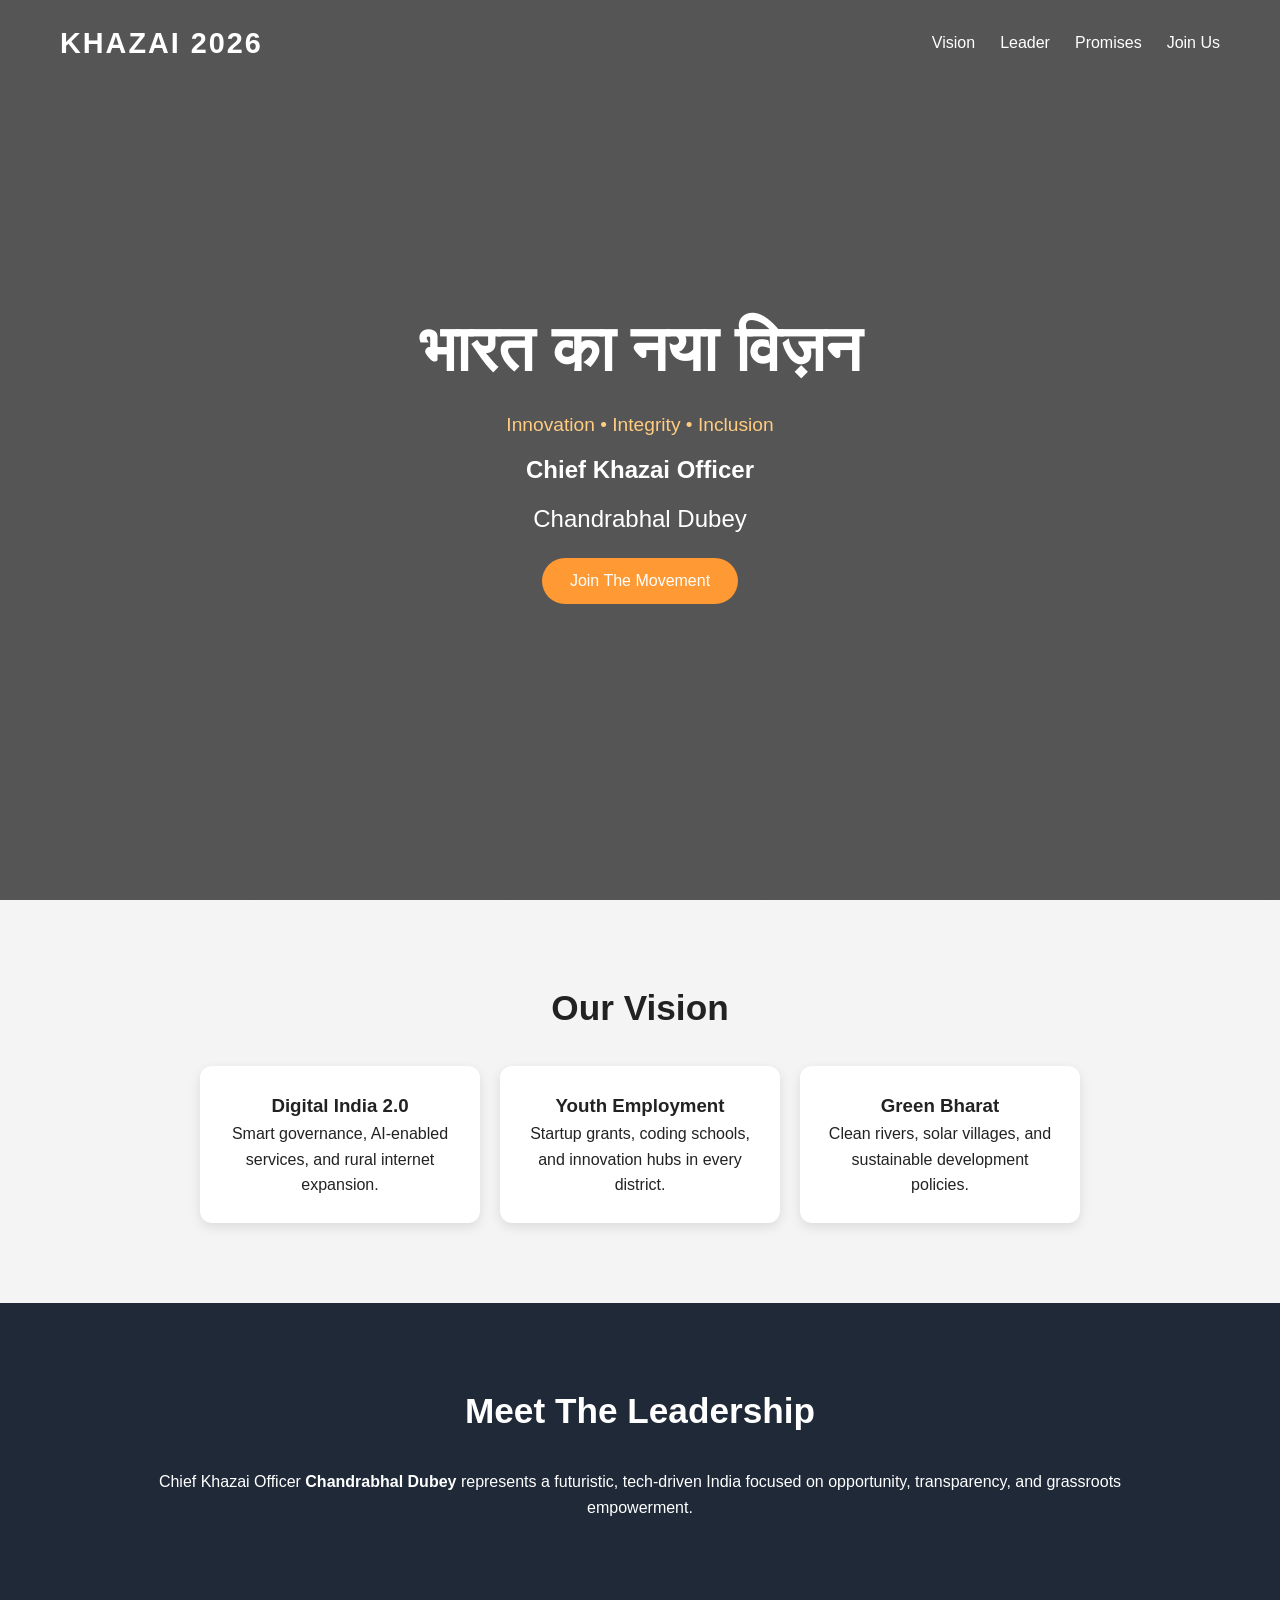
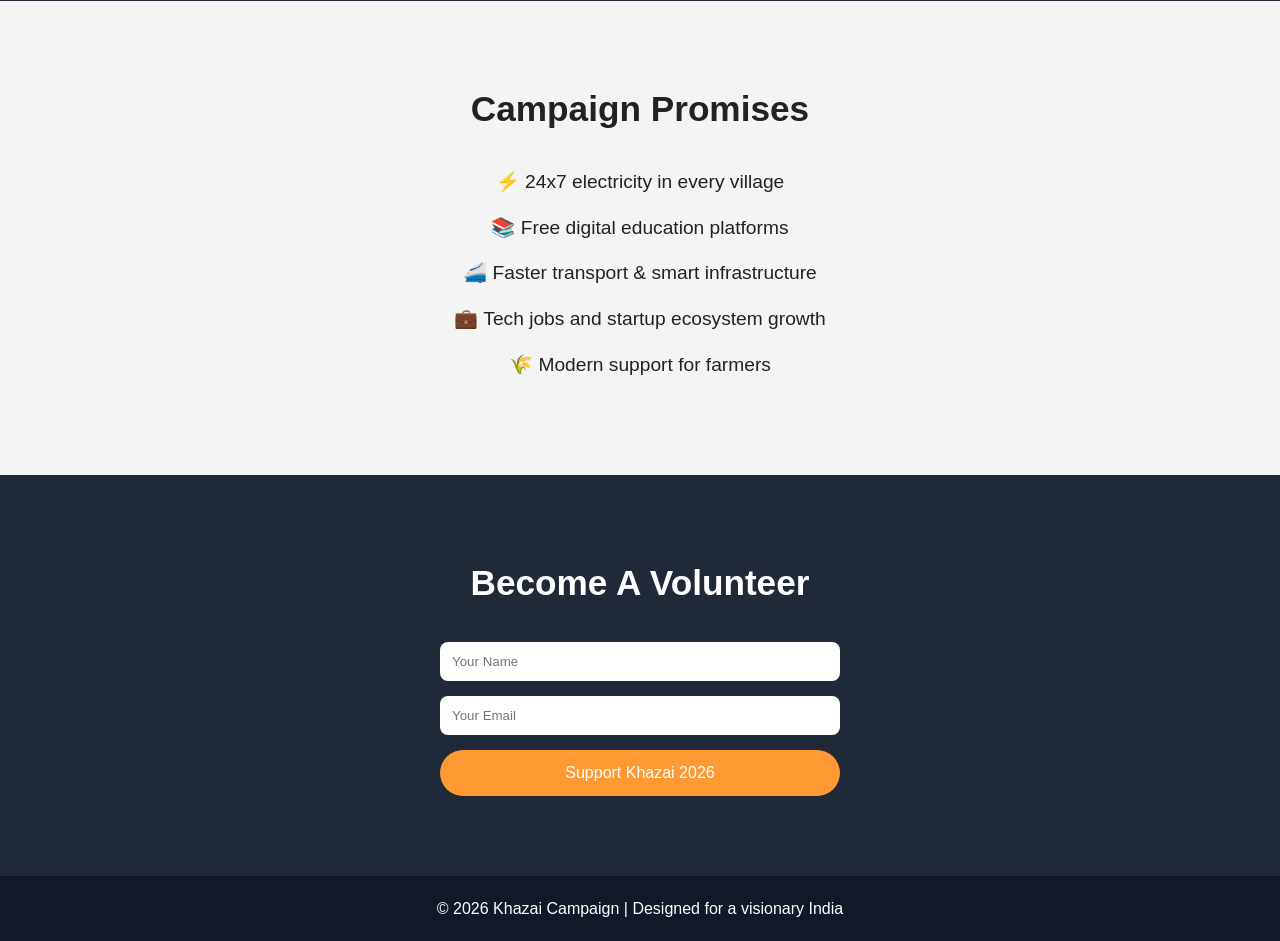
==== index.html @ 85855dc6 "Inital Setup" ====
<!DOCTYPE html>
<html lang="en">
<head>
  <meta charset="UTF-8">
  <meta name="viewport" content="width=device-width, initial-scale=1.0">
  <title>Khazai 2026 Campaign</title>
  <link rel="stylesheet" href="style.css">
</head>
<body>
  <header class="hero">
    <nav>
      <div class="logo">KHAZAI 2026</div>
      <ul>
        <li><a href="#vision">Vision</a></li>
        <li><a href="#leader">Leader</a></li>
        <li><a href="#promises">Promises</a></li>
        <li><a href="#join">Join Us</a></li>
      </ul>
    </nav>

    <div class="hero-content">
      <h1>भारत का नया विज़न</h1>
      <p class="tagline">Innovation • Integrity • Inclusion</p>
      <h2>Chief Khazai Officer</h2>
      <p class="name">Chandrabhal Dubey</p>
      <button id="campaignBtn">Join The Movement</button>
    </div>
  </header>

  <section id="vision" class="section">
    <h2>Our Vision</h2>
    <div class="cards">
      <div class="card">
        <h3>Digital India 2.0</h3>
        <p>Smart governance, AI-enabled services, and rural internet expansion.</p>
      </div>
      <div class="card">
        <h3>Youth Employment</h3>
        <p>Startup grants, coding schools, and innovation hubs in every district.</p>
      </div>
      <div class="card">
        <h3>Green Bharat</h3>
        <p>Clean rivers, solar villages, and sustainable development policies.</p>
      </div>
    </div>
  </section>

  <section id="leader" class="section dark">
    <h2>Meet The Leadership</h2>
    <p>
      Chief Khazai Officer <strong>Chandrabhal Dubey</strong> represents a futuristic,
      tech-driven India focused on opportunity, transparency, and grassroots empowerment.
    </p>
  </section>

  <section id="promises" class="section">
    <h2>Campaign Promises</h2>
    <ul class="promises">
      <li>⚡ 24x7 electricity in every village</li>
      <li>📚 Free digital education platforms</li>
      <li>🚄 Faster transport & smart infrastructure</li>
      <li>💼 Tech jobs and startup ecosystem growth</li>
      <li>🌾 Modern support for farmers</li>
    </ul>
  </section>

  <section id="join" class="section dark">
    <h2>Become A Volunteer</h2>
    <form>
      <input type="text" placeholder="Your Name">
      <input type="email" placeholder="Your Email">
      <button type="submit">Support Khazai 2026</button>
    </form>
  </section>

  <footer>
    <p>© 2026 Khazai Campaign | Designed for a visionary India</p>
  </footer>

  <script src="script.js"></script>
</body>
</html>
---- style.css ----
* {
  margin: 0;
  padding: 0;
  box-sizing: border-box;
  font-family: Arial, sans-serif;
}

body {
  background: #f4f4f4;
  color: #222;
  line-height: 1.6;
}

.hero {
  height: 100vh;
  background: linear-gradient(rgba(0,0,0,0.65), rgba(0,0,0,0.65)),
              url('https://images.unsplash.com/photo-1524492412937-b28074a5d7da?q=80&w=1200') center/cover;
  color: white;
}

nav {
  display: flex;
  justify-content: space-between;
  align-items: center;
  padding: 20px 60px;
}

.logo {
  font-size: 1.8rem;
  font-weight: bold;
  letter-spacing: 2px;
}

nav ul {
  display: flex;
  list-style: none;
}

nav ul li {
  margin-left: 25px;
}

nav ul li a {
  color: white;
  text-decoration: none;
  transition: 0.3s;
}

nav ul li a:hover {
  color: #ff9933;
}

.hero-content {
  text-align: center;
  margin-top: 15%;
  padding: 20px;
}

.hero-content h1 {
  font-size: 4rem;
}

.tagline {
  margin: 10px 0;
  font-size: 1.2rem;
  color: #ffcc80;
}

.name {
  font-size: 1.5rem;
  margin: 10px 0 20px;
}

button {
  background: #ff9933;
  color: white;
  border: none;
  padding: 14px 28px;
  font-size: 1rem;
  border-radius: 30px;
  cursor: pointer;
  transition: 0.3s;
}

button:hover {
  transform: scale(1.05);
}

.section {
  padding: 80px 10%;
  text-align: center;
}

.section h2 {
  margin-bottom: 30px;
  font-size: 2.2rem;
}

.cards {
  display: flex;
  gap: 20px;
  flex-wrap: wrap;
  justify-content: center;
}

.card {
  background: white;
  padding: 25px;
  border-radius: 12px;
  width: 280px;
  box-shadow: 0 4px 12px rgba(0,0,0,0.1);
}

.dark {
  background: #1f2937;
  color: white;
}

.promises {
  list-style: none;
  font-size: 1.2rem;
}

.promises li {
  margin: 15px 0;
}

form {
  display: flex;
  flex-direction: column;
  gap: 15px;
  max-width: 400px;
  margin: auto;
}

input {
  padding: 12px;
  border-radius: 8px;
  border: none;
}

footer {
  background: #111827;
  color: white;
  text-align: center;
  padding: 20px;
}

@media(max-width: 768px) {
  nav {
    flex-direction: column;
  }

  nav ul {
    margin-top: 15px;
  }

  .hero-content h1 {
    font-size: 2.5rem;
  }
}
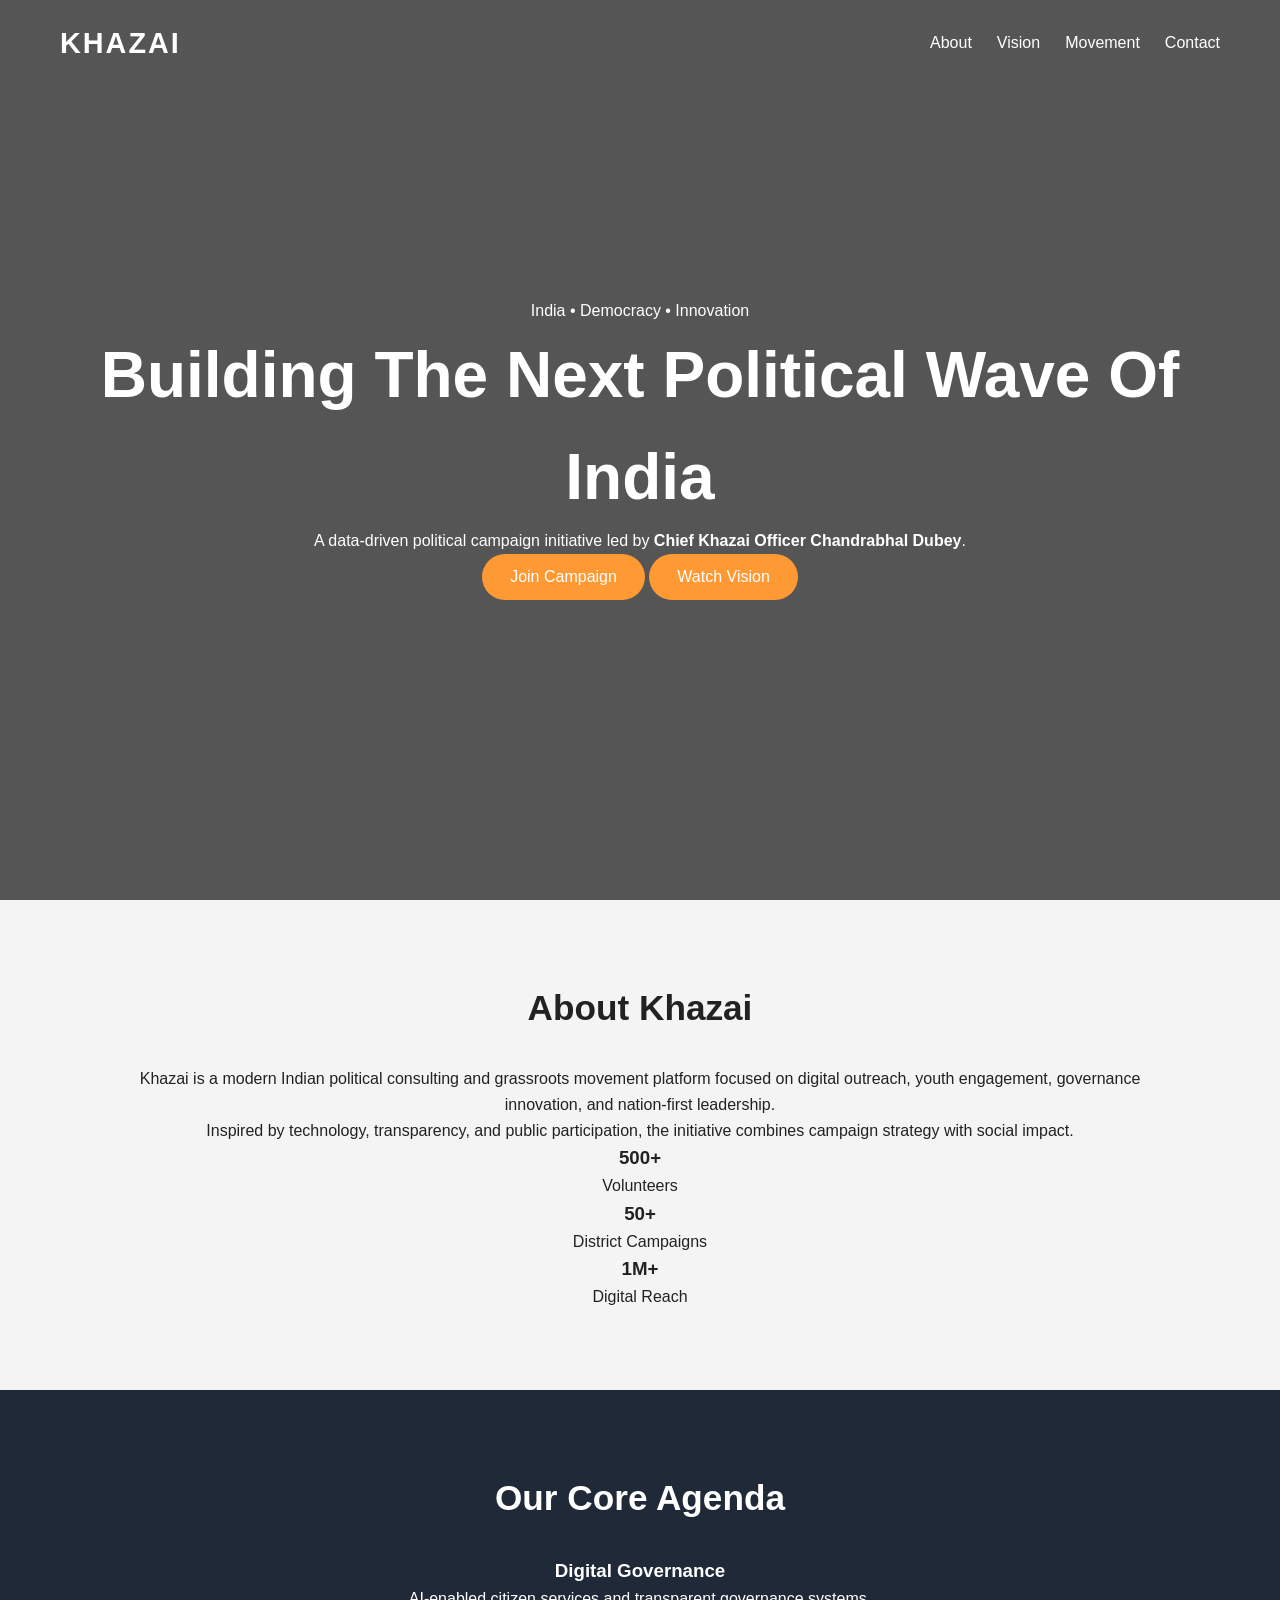
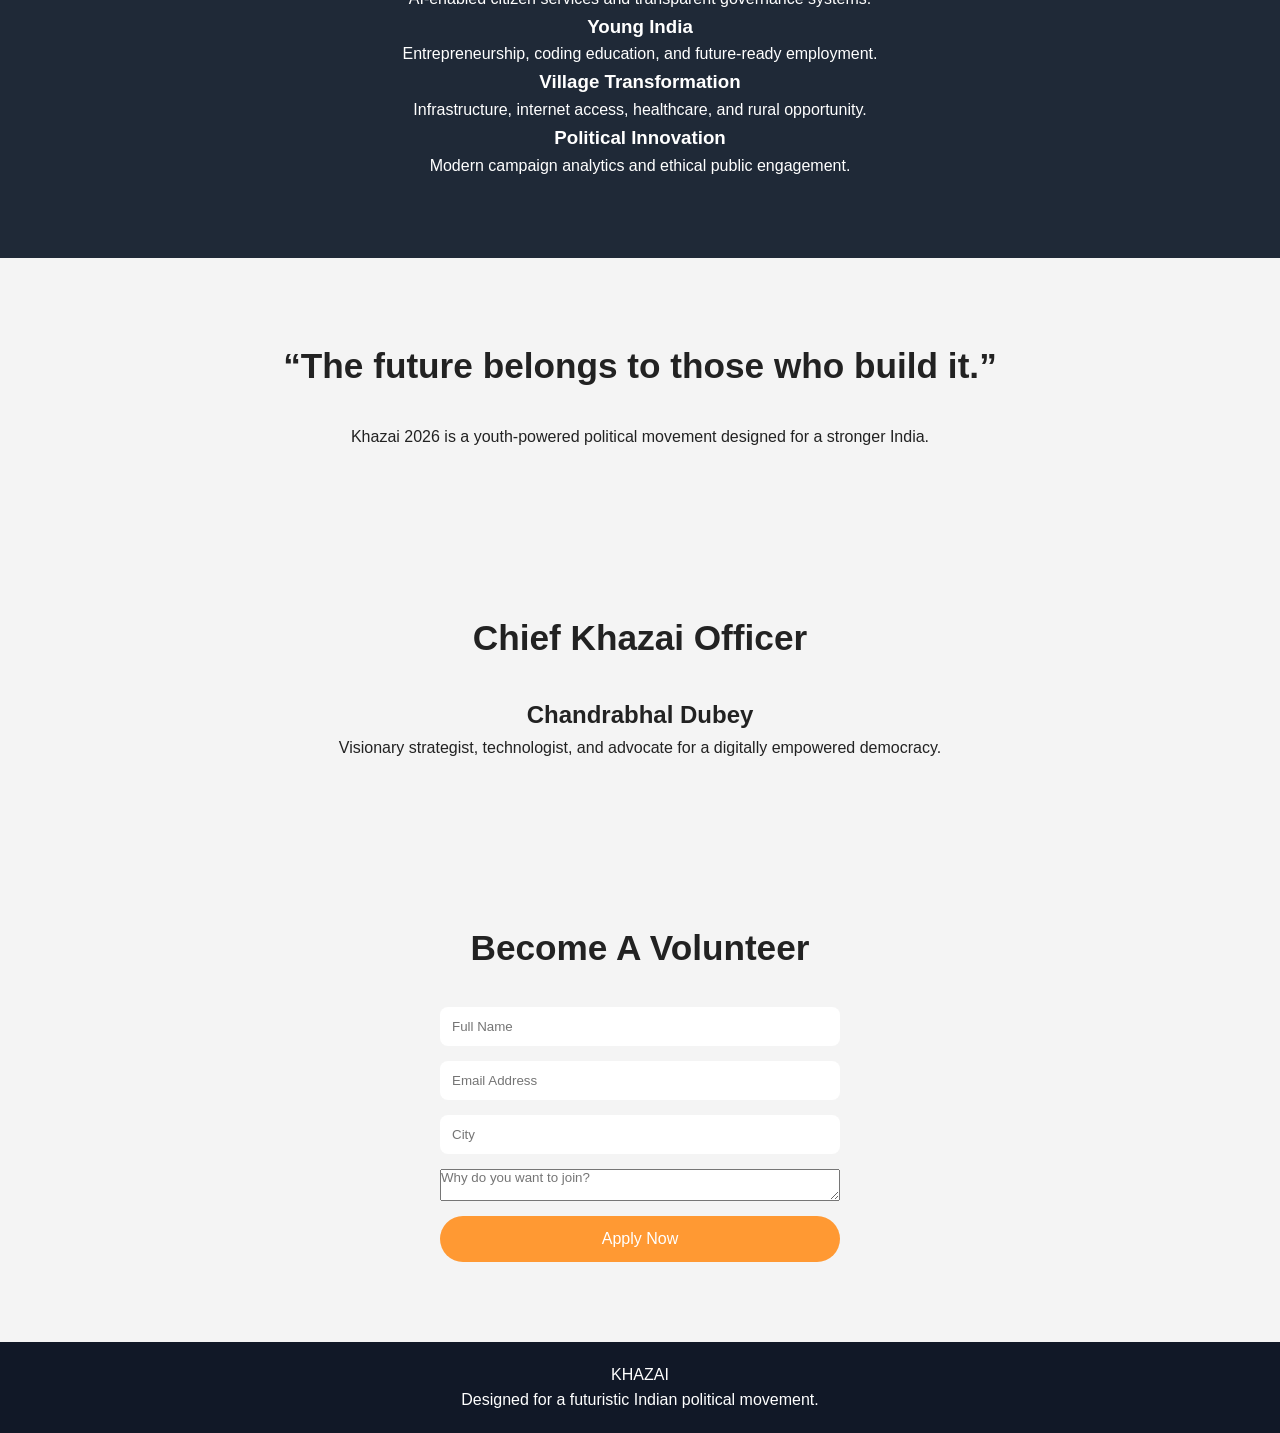
==== commit df6bc69b: "Update index.html" ====
--- a/index.html
+++ b/index.html
@@ -3,80 +3,131 @@
 <head>
   <meta charset="UTF-8">
   <meta name="viewport" content="width=device-width, initial-scale=1.0">
-  <title>Khazai 2026 Campaign</title>
+  <title>Khazai Political Strategy</title>
   <link rel="stylesheet" href="style.css">
+  <script defer src="script.js"></script>
 </head>
 <body>
-  <header class="hero">
-    <nav>
-      <div class="logo">KHAZAI 2026</div>
-      <ul>
-        <li><a href="#vision">Vision</a></li>
-        <li><a href="#leader">Leader</a></li>
-        <li><a href="#promises">Promises</a></li>
-        <li><a href="#join">Join Us</a></li>
-      </ul>
-    </nav>
 
-    <div class="hero-content">
-      <h1>भारत का नया विज़न</h1>
-      <p class="tagline">Innovation • Integrity • Inclusion</p>
-      <h2>Chief Khazai Officer</h2>
-      <p class="name">Chandrabhal Dubey</p>
-      <button id="campaignBtn">Join The Movement</button>
+<header class="hero">
+  <nav class="navbar">
+    <div class="logo">KHAZAI</div>
+    <ul class="nav-links">
+      <li><a href="#about">About</a></li>
+      <li><a href="#vision">Vision</a></li>
+      <li><a href="#movement">Movement</a></li>
+      <li><a href="#contact">Contact</a></li>
+    </ul>
+  </nav>
+
+  <div class="hero-overlay"></div>
+
+  <div class="hero-content">
+    <p class="mini">India • Democracy • Innovation</p>
+    <h1>Building The Next Political Wave Of India</h1>
+    <p class="hero-text">
+      A data-driven political campaign initiative led by
+      <strong>Chief Khazai Officer Chandrabhal Dubey</strong>.
+    </p>
+
+    <div class="hero-buttons">
+      <button id="joinBtn">Join Campaign</button>
+      <button class="secondary">Watch Vision</button>
     </div>
-  </header>
+  </div>
+</header>
 
-  <section id="vision" class="section">
-    <h2>Our Vision</h2>
-    <div class="cards">
-      <div class="card">
-        <h3>Digital India 2.0</h3>
-        <p>Smart governance, AI-enabled services, and rural internet expansion.</p>
-      </div>
-      <div class="card">
-        <h3>Youth Employment</h3>
-        <p>Startup grants, coding schools, and innovation hubs in every district.</p>
-      </div>
-      <div class="card">
-        <h3>Green Bharat</h3>
-        <p>Clean rivers, solar villages, and sustainable development policies.</p>
-      </div>
+<section id="about" class="section split">
+  <div>
+    <h2>About Khazai</h2>
+    <p>
+      Khazai is a modern Indian political consulting and grassroots movement platform focused on
+      digital outreach, youth engagement, governance innovation, and nation-first leadership.
+    </p>
+    <p>
+      Inspired by technology, transparency, and public participation, the initiative combines
+      campaign strategy with social impact.
+    </p>
+  </div>
+
+  <div class="stats">
+    <div class="stat-card">
+      <h3>500+</h3>
+      <p>Volunteers</p>
     </div>
-  </section>
+    <div class="stat-card">
+      <h3>50+</h3>
+      <p>District Campaigns</p>
+    </div>
+    <div class="stat-card">
+      <h3>1M+</h3>
+      <p>Digital Reach</p>
+    </div>
+  </div>
+</section>
 
-  <section id="leader" class="section dark">
-    <h2>Meet The Leadership</h2>
+<section id="vision" class="section dark">
+  <h2>Our Core Agenda</h2>
+
+  <div class="grid">
+    <div class="agenda-card">
+      <h3>Digital Governance</h3>
+      <p>AI-enabled citizen services and transparent governance systems.</p>
+    </div>
+
+    <div class="agenda-card">
+      <h3>Young India</h3>
+      <p>Entrepreneurship, coding education, and future-ready employment.</p>
+    </div>
+
+    <div class="agenda-card">
+      <h3>Village Transformation</h3>
+      <p>Infrastructure, internet access, healthcare, and rural opportunity.</p>
+    </div>
+
+    <div class="agenda-card">
+      <h3>Political Innovation</h3>
+      <p>Modern campaign analytics and ethical public engagement.</p>
+    </div>
+  </div>
+</section>
+
+<section id="movement" class="section banner">
+  <div class="banner-content">
+    <h2>“The future belongs to those who build it.”</h2>
     <p>
-      Chief Khazai Officer <strong>Chandrabhal Dubey</strong> represents a futuristic,
-      tech-driven India focused on opportunity, transparency, and grassroots empowerment.
+      Khazai 2026 is a youth-powered political movement designed for a stronger India.
     </p>
-  </section>
+  </div>
+</section>
 
-  <section id="promises" class="section">
-    <h2>Campaign Promises</h2>
-    <ul class="promises">
-      <li>⚡ 24x7 electricity in every village</li>
-      <li>📚 Free digital education platforms</li>
-      <li>🚄 Faster transport & smart infrastructure</li>
-      <li>💼 Tech jobs and startup ecosystem growth</li>
-      <li>🌾 Modern support for farmers</li>
-    </ul>
-  </section>
+<section class="section leadership">
+  <div class="leader-box">
+    <h2>Chief Khazai Officer</h2>
+    <h1>Chandrabhal Dubey</h1>
+    <p>
+      Visionary strategist, technologist, and advocate for a digitally empowered democracy.
+    </p>
+  </div>
+</section>
 
-  <section id="join" class="section dark">
-    <h2>Become A Volunteer</h2>
-    <form>
-      <input type="text" placeholder="Your Name">
-      <input type="email" placeholder="Your Email">
-      <button type="submit">Support Khazai 2026</button>
-    </form>
-  </section>
+<section id="contact" class="section contact-section">
+  <h2>Become A Volunteer</h2>
 
-  <footer>
-    <p>© 2026 Khazai Campaign | Designed for a visionary India</p>
-  </footer>
+  <form id="campaignForm">
+    <input type="text" placeholder="Full Name" required>
+    <input type="email" placeholder="Email Address" required>
+    <input type="text" placeholder="City">
+    <textarea placeholder="Why do you want to join?"></textarea>
 
-  <script src="script.js"></script>
+    <button type="submit">Apply Now</button>
+  </form>
+</section>
+
+<footer>
+  <div class="footer-logo">KHAZAI</div>
+  <p>Designed for a futuristic Indian political movement.</p>
+</footer>
+
 </body>
 </html>
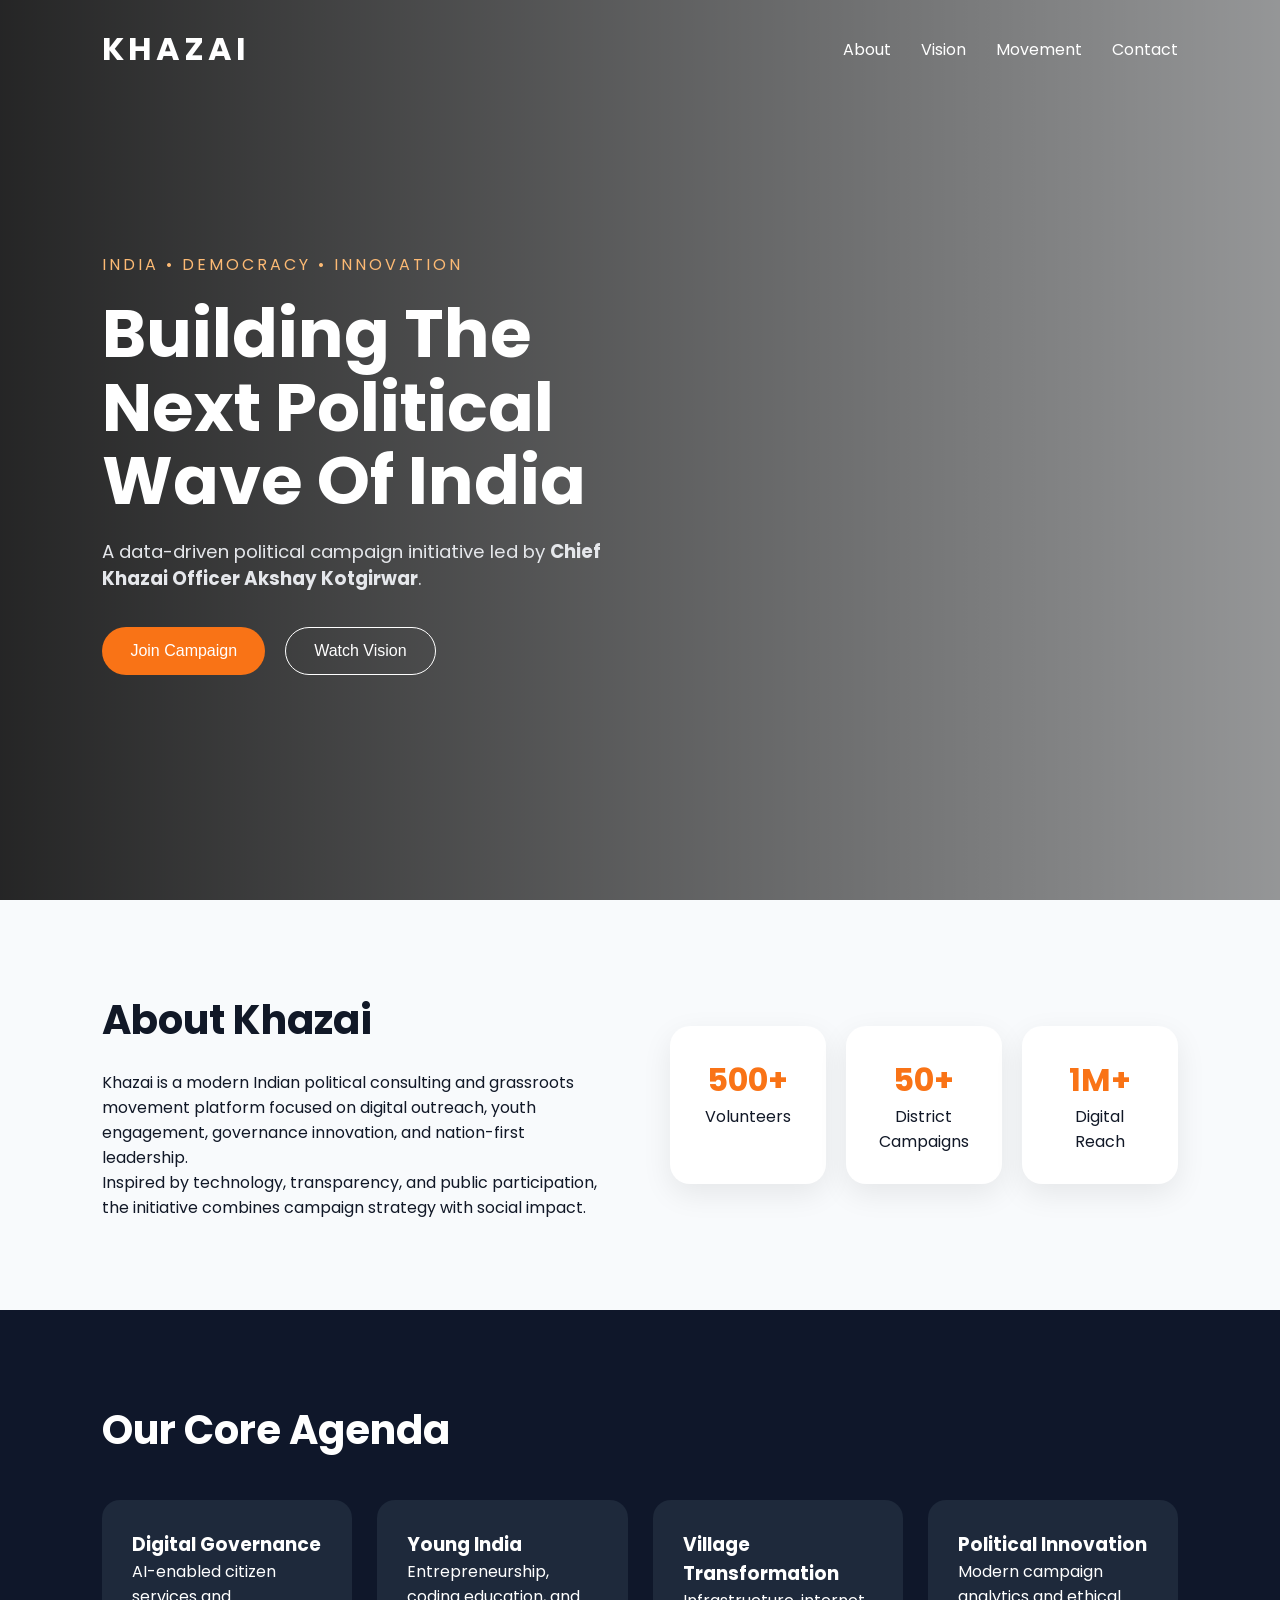
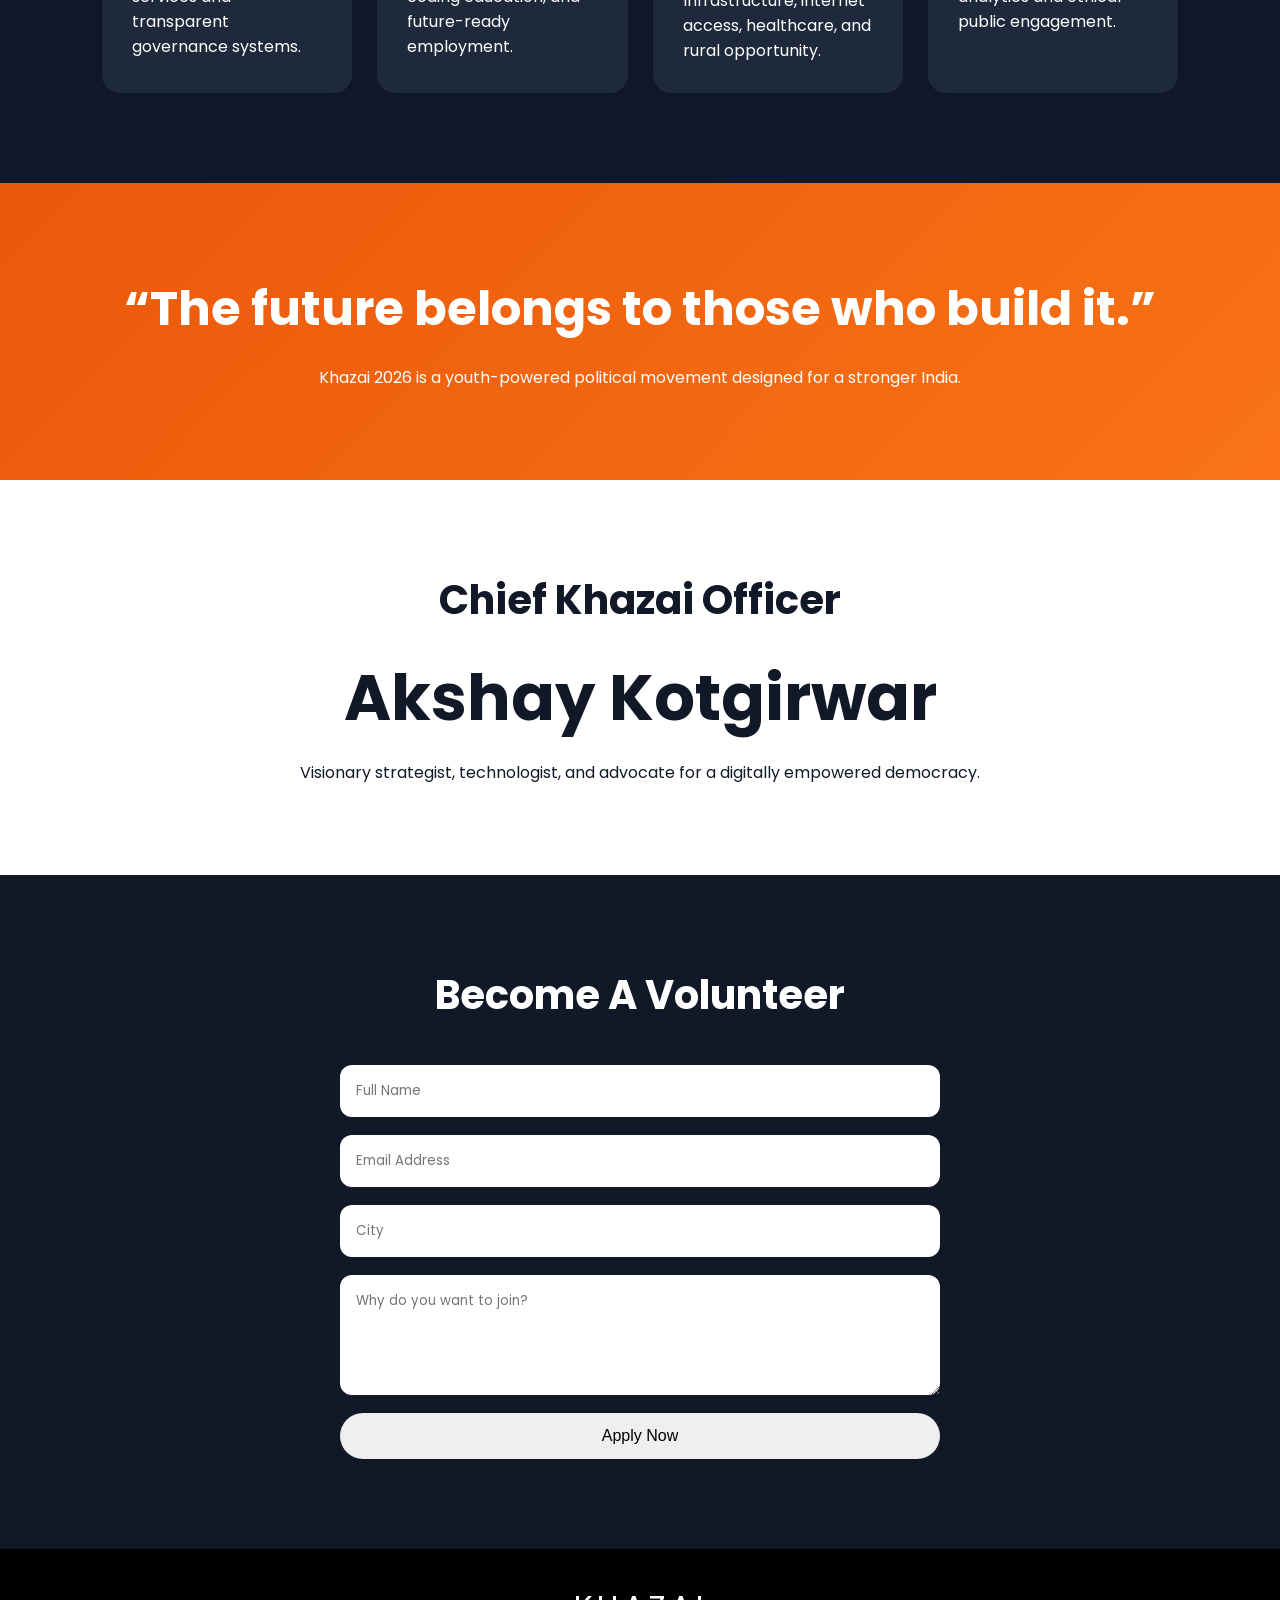
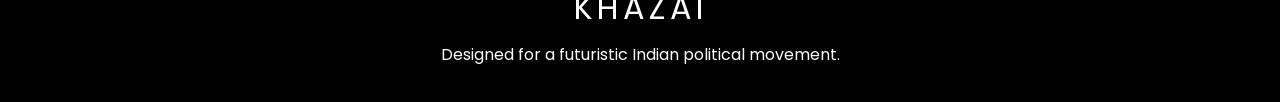
==== commit 5036af41: "Update index.html" ====
--- a/index.html
+++ b/index.html
@@ -27,7 +27,7 @@
     <h1>Building The Next Political Wave Of India</h1>
     <p class="hero-text">
       A data-driven political campaign initiative led by
-      <strong>Chief Khazai Officer Chandrabhal Dubey</strong>.
+      <strong>Chief Khazai Officer Akshay Kotgirwar</strong>.
     </p>
 
     <div class="hero-buttons">
@@ -104,7 +104,7 @@
 <section class="section leadership">
   <div class="leader-box">
     <h2>Chief Khazai Officer</h2>
-    <h1>Chandrabhal Dubey</h1>
+    <h1>Akshay Kotgirwar</h1>
     <p>
       Visionary strategist, technologist, and advocate for a digitally empowered democracy.
     </p>
--- a/style.css
+++ b/style.css
@@ -1,161 +1,262 @@
-* {
-  margin: 0;
-  padding: 0;
-  box-sizing: border-box;
-  font-family: Arial, sans-serif;
-}
-
-body {
-  background: #f4f4f4;
-  color: #222;
-  line-height: 1.6;
-}
-
-.hero {
-  height: 100vh;
-  background: linear-gradient(rgba(0,0,0,0.65), rgba(0,0,0,0.65)),
-              url('https://images.unsplash.com/photo-1524492412937-b28074a5d7da?q=80&w=1200') center/cover;
-  color: white;
-}
-
-nav {
-  display: flex;
-  justify-content: space-between;
-  align-items: center;
-  padding: 20px 60px;
-}
-
-.logo {
-  font-size: 1.8rem;
-  font-weight: bold;
-  letter-spacing: 2px;
-}
-
-nav ul {
-  display: flex;
-  list-style: none;
-}
-
-nav ul li {
-  margin-left: 25px;
-}
-
-nav ul li a {
-  color: white;
-  text-decoration: none;
-  transition: 0.3s;
-}
-
-nav ul li a:hover {
-  color: #ff9933;
-}
-
-.hero-content {
-  text-align: center;
-  margin-top: 15%;
-  padding: 20px;
-}
-
-.hero-content h1 {
-  font-size: 4rem;
-}
-
-.tagline {
-  margin: 10px 0;
-  font-size: 1.2rem;
-  color: #ffcc80;
-}
-
-.name {
-  font-size: 1.5rem;
-  margin: 10px 0 20px;
-}
-
-button {
-  background: #ff9933;
-  color: white;
-  border: none;
-  padding: 14px 28px;
-  font-size: 1rem;
-  border-radius: 30px;
-  cursor: pointer;
-  transition: 0.3s;
-}
-
-button:hover {
-  transform: scale(1.05);
-}
-
-.section {
-  padding: 80px 10%;
-  text-align: center;
-}
-
-.section h2 {
-  margin-bottom: 30px;
-  font-size: 2.2rem;
-}
-
-.cards {
-  display: flex;
-  gap: 20px;
-  flex-wrap: wrap;
-  justify-content: center;
-}
-
-.card {
-  background: white;
-  padding: 25px;
-  border-radius: 12px;
-  width: 280px;
-  box-shadow: 0 4px 12px rgba(0,0,0,0.1);
-}
-
-.dark {
-  background: #1f2937;
-  color: white;
-}
-
-.promises {
-  list-style: none;
-  font-size: 1.2rem;
-}
-
-.promises li {
-  margin: 15px 0;
-}
-
-form {
-  display: flex;
-  flex-direction: column;
-  gap: 15px;
-  max-width: 400px;
-  margin: auto;
-}
-
-input {
-  padding: 12px;
-  border-radius: 8px;
-  border: none;
-}
-
-footer {
-  background: #111827;
-  color: white;
-  text-align: center;
-  padding: 20px;
-}
-
-@media(max-width: 768px) {
-  nav {
-    flex-direction: column;
-  }
-
-  nav ul {
-    margin-top: 15px;
-  }
-
-  .hero-content h1 {
-    font-size: 2.5rem;
-  }
-}
+
+@import url('https://fonts.googleapis.com/css2?family=Poppins:wght@300;400;600;700&display=swap');
+
+*{
+  margin:0;
+  padding:0;
+  box-sizing:border-box;
+}
+
+html{
+  scroll-behavior:smooth;
+}
+
+body{
+  font-family:'Poppins',sans-serif;
+  background:#f8fafc;
+  color:#111827;
+}
+
+.hero{
+  position:relative;
+  height:100vh;
+  background:url('https://images.unsplash.com/photo-1524492412937-b28074a5d7da?q=80&w=1400') center/cover no-repeat;
+  overflow:hidden;
+}
+
+.hero-overlay{
+  position:absolute;
+  inset:0;
+  background:linear-gradient(to right, rgba(0,0,0,0.85), rgba(0,0,0,0.4));
+}
+
+.navbar{
+  position:relative;
+  z-index:2;
+  display:flex;
+  justify-content:space-between;
+  align-items:center;
+  padding:25px 8%;
+}
+
+.logo{
+  color:white;
+  font-size:2rem;
+  font-weight:700;
+  letter-spacing:4px;
+}
+
+.nav-links{
+  display:flex;
+  gap:30px;
+  list-style:none;
+}
+
+.nav-links a{
+  color:white;
+  text-decoration:none;
+  transition:0.3s;
+}
+
+.nav-links a:hover{
+  color:#f97316;
+}
+
+.hero-content{
+  position:relative;
+  z-index:2;
+  color:white;
+  max-width:760px;
+  padding:12% 8%;
+}
+
+.mini{
+  text-transform:uppercase;
+  letter-spacing:3px;
+  color:#fdba74;
+  margin-bottom:20px;
+}
+
+.hero-content h1{
+  font-size:4.2rem;
+  line-height:1.1;
+  margin-bottom:20px;
+}
+
+.hero-text{
+  font-size:1.15rem;
+  color:#e5e7eb;
+  margin-bottom:35px;
+}
+
+.hero-buttons{
+  display:flex;
+  gap:20px;
+}
+
+button{
+  padding:14px 28px;
+  border:none;
+  border-radius:40px;
+  cursor:pointer;
+  font-size:1rem;
+  transition:0.3s;
+}
+
+button:hover{
+  transform:translateY(-3px);
+}
+
+button:first-child{
+  background:#f97316;
+  color:white;
+}
+
+.secondary{
+  background:transparent;
+  border:1px solid white;
+  color:white;
+}
+
+.section{
+  padding:90px 8%;
+}
+
+.split{
+  display:grid;
+  grid-template-columns:1fr 1fr;
+  gap:60px;
+  align-items:center;
+}
+
+.section h2{
+  font-size:2.5rem;
+  margin-bottom:20px;
+}
+
+.stats{
+  display:grid;
+  grid-template-columns:repeat(3,1fr);
+  gap:20px;
+}
+
+.stat-card{
+  background:white;
+  padding:30px;
+  border-radius:20px;
+  text-align:center;
+  box-shadow:0 10px 30px rgba(0,0,0,0.08);
+}
+
+.stat-card h3{
+  font-size:2rem;
+  color:#f97316;
+}
+
+.dark{
+  background:#0f172a;
+  color:white;
+}
+
+.grid{
+  margin-top:40px;
+  display:grid;
+  grid-template-columns:repeat(auto-fit,minmax(240px,1fr));
+  gap:25px;
+}
+
+.agenda-card{
+  background:#1e293b;
+  padding:30px;
+  border-radius:18px;
+}
+
+.banner{
+  background:linear-gradient(135deg,#ea580c,#f97316);
+  color:white;
+  text-align:center;
+}
+
+.banner-content h2{
+  font-size:3rem;
+}
+
+.leadership{
+  background:white;
+  text-align:center;
+}
+
+.leader-box{
+  max-width:700px;
+  margin:auto;
+}
+
+.leader-box h1{
+  font-size:4rem;
+  margin:15px 0;
+}
+
+.contact-section{
+  background:#111827;
+  color:white;
+  text-align:center;
+}
+
+form{
+  max-width:600px;
+  margin:40px auto 0;
+  display:flex;
+  flex-direction:column;
+  gap:18px;
+}
+
+input, textarea{
+  padding:16px;
+  border:none;
+  border-radius:12px;
+  font-family:inherit;
+}
+
+textarea{
+  min-height:120px;
+}
+
+footer{
+  background:black;
+  color:white;
+  text-align:center;
+  padding:35px;
+}
+
+.footer-logo{
+  font-size:2rem;
+  margin-bottom:10px;
+  letter-spacing:4px;
+}
+
+@media(max-width:900px){
+
+  .split{
+    grid-template-columns:1fr;
+  }
+
+  .stats{
+    grid-template-columns:1fr;
+  }
+
+  .hero-content h1{
+    font-size:2.7rem;
+  }
+
+  .nav-links{
+    display:none;
+  }
+
+  .leader-box h1{
+    font-size:2.5rem;
+  }
+
+  .banner-content h2{
+    font-size:2rem;
+  }
+}
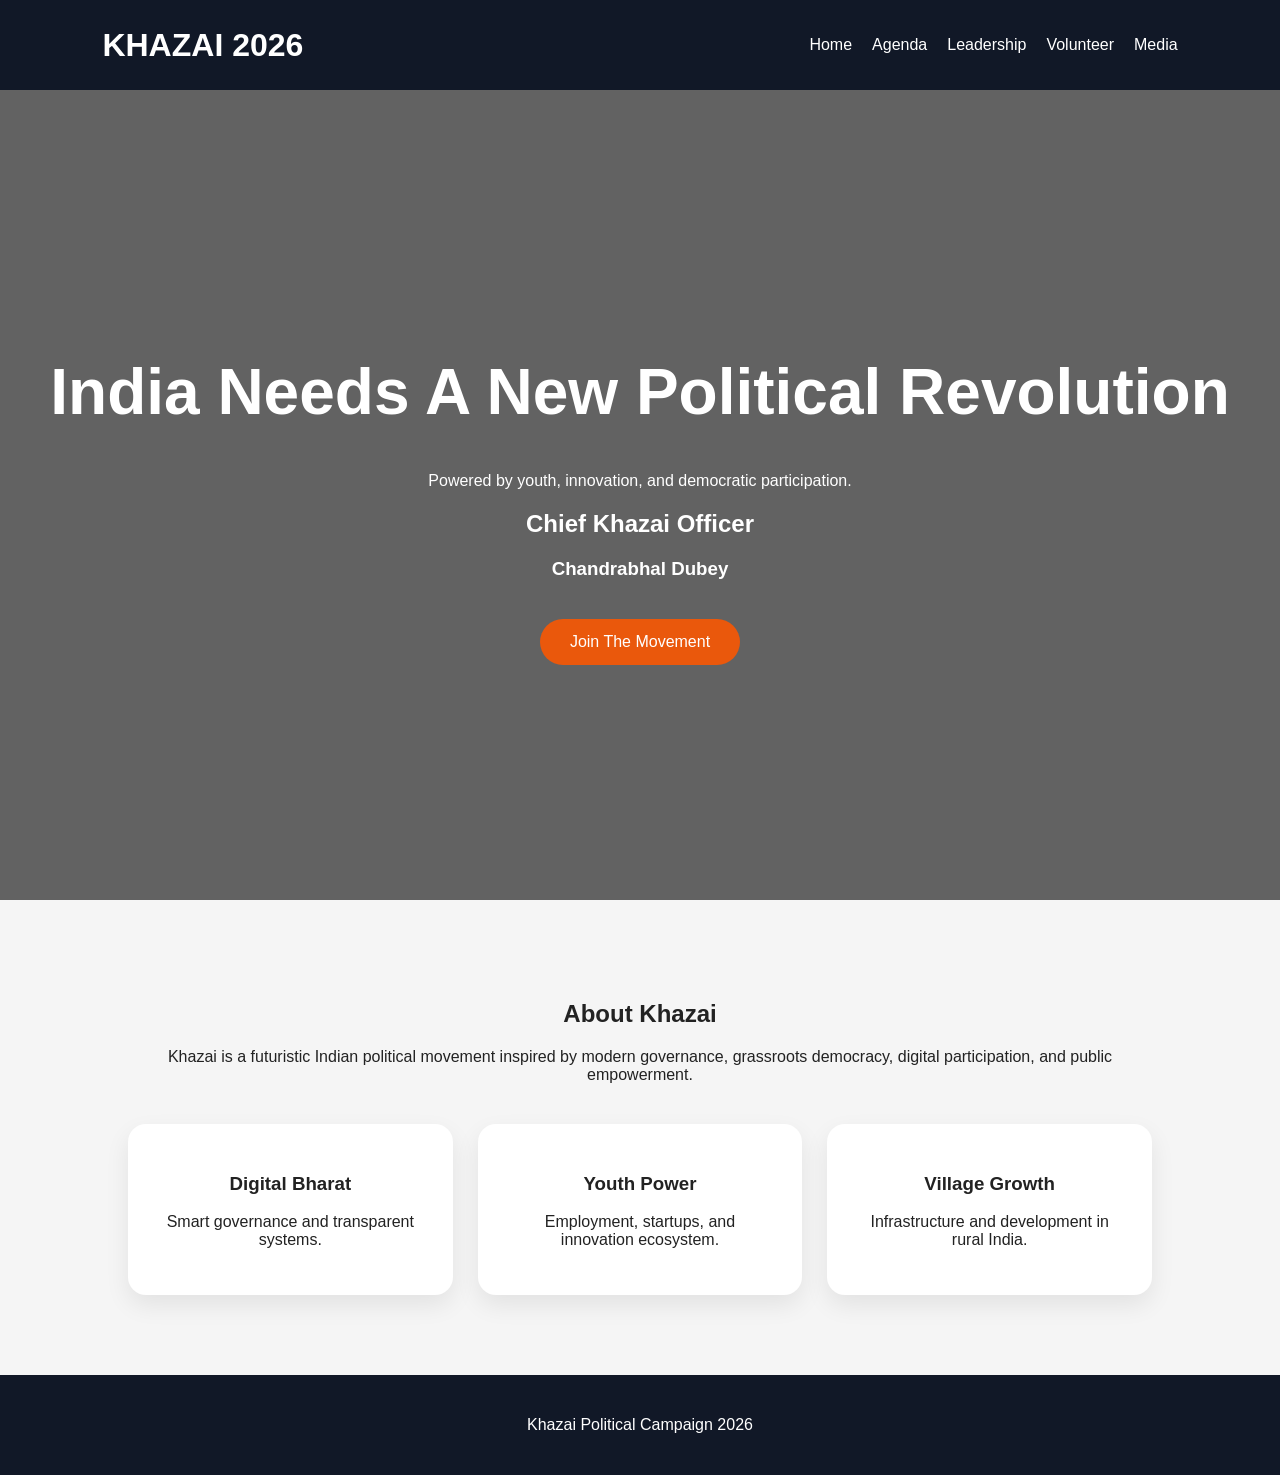
==== commit 18befcbe: "Add files via upload" ====
--- a/index.html
+++ b/index.html
@@ -1,132 +1,67 @@
+
 <!DOCTYPE html>
-<html lang="en">
+<html>
 <head>
-  <meta charset="UTF-8">
-  <meta name="viewport" content="width=device-width, initial-scale=1.0">
-  <title>Khazai Political Strategy</title>
+  <title>Khazai 2026</title>
   <link rel="stylesheet" href="style.css">
-  <script defer src="script.js"></script>
 </head>
 <body>
 
+<nav>
+  <div class="logo">KHAZAI 2026</div>
+  <ul>
+    <li><a href="index.html">Home</a></li>
+    <li><a href="agenda.html">Agenda</a></li>
+    <li><a href="leadership.html">Leadership</a></li>
+    <li><a href="volunteer.html">Volunteer</a></li>
+    <li><a href="media.html">Media</a></li>
+  </ul>
+</nav>
+
 <header class="hero">
-  <nav class="navbar">
-    <div class="logo">KHAZAI</div>
-    <ul class="nav-links">
-      <li><a href="#about">About</a></li>
-      <li><a href="#vision">Vision</a></li>
-      <li><a href="#movement">Movement</a></li>
-      <li><a href="#contact">Contact</a></li>
-    </ul>
-  </nav>
-
-  <div class="hero-overlay"></div>
+  <div class="overlay"></div>
 
   <div class="hero-content">
-    <p class="mini">India • Democracy • Innovation</p>
-    <h1>Building The Next Political Wave Of India</h1>
-    <p class="hero-text">
-      A data-driven political campaign initiative led by
-      <strong>Chief Khazai Officer Akshay Kotgirwar</strong>.
+    <h1>India Needs A New Political Revolution</h1>
+    <p>
+      Powered by youth, innovation, and democratic participation.
     </p>
 
-    <div class="hero-buttons">
-      <button id="joinBtn">Join Campaign</button>
-      <button class="secondary">Watch Vision</button>
-    </div>
+    <h2>Chief Khazai Officer</h2>
+    <h3>Chandrabhal Dubey</h3>
+
+    <a class="btn" href="volunteer.html">Join The Movement</a>
   </div>
 </header>
 
-<section id="about" class="section split">
-  <div>
-    <h2>About Khazai</h2>
-    <p>
-      Khazai is a modern Indian political consulting and grassroots movement platform focused on
-      digital outreach, youth engagement, governance innovation, and nation-first leadership.
-    </p>
-    <p>
-      Inspired by technology, transparency, and public participation, the initiative combines
-      campaign strategy with social impact.
-    </p>
-  </div>
+<section class="section">
+  <h2>About Khazai</h2>
 
-  <div class="stats">
-    <div class="stat-card">
-      <h3>500+</h3>
-      <p>Volunteers</p>
+  <p>
+    Khazai is a futuristic Indian political movement inspired by modern governance,
+    grassroots democracy, digital participation, and public empowerment.
+  </p>
+
+  <div class="cards">
+    <div class="card">
+      <h3>Digital Bharat</h3>
+      <p>Smart governance and transparent systems.</p>
     </div>
-    <div class="stat-card">
-      <h3>50+</h3>
-      <p>District Campaigns</p>
+
+    <div class="card">
+      <h3>Youth Power</h3>
+      <p>Employment, startups, and innovation ecosystem.</p>
     </div>
-    <div class="stat-card">
-      <h3>1M+</h3>
-      <p>Digital Reach</p>
+
+    <div class="card">
+      <h3>Village Growth</h3>
+      <p>Infrastructure and development in rural India.</p>
     </div>
   </div>
 </section>
 
-<section id="vision" class="section dark">
-  <h2>Our Core Agenda</h2>
-
-  <div class="grid">
-    <div class="agenda-card">
-      <h3>Digital Governance</h3>
-      <p>AI-enabled citizen services and transparent governance systems.</p>
-    </div>
-
-    <div class="agenda-card">
-      <h3>Young India</h3>
-      <p>Entrepreneurship, coding education, and future-ready employment.</p>
-    </div>
-
-    <div class="agenda-card">
-      <h3>Village Transformation</h3>
-      <p>Infrastructure, internet access, healthcare, and rural opportunity.</p>
-    </div>
-
-    <div class="agenda-card">
-      <h3>Political Innovation</h3>
-      <p>Modern campaign analytics and ethical public engagement.</p>
-    </div>
-  </div>
-</section>
-
-<section id="movement" class="section banner">
-  <div class="banner-content">
-    <h2>“The future belongs to those who build it.”</h2>
-    <p>
-      Khazai 2026 is a youth-powered political movement designed for a stronger India.
-    </p>
-  </div>
-</section>
-
-<section class="section leadership">
-  <div class="leader-box">
-    <h2>Chief Khazai Officer</h2>
-    <h1>Akshay Kotgirwar</h1>
-    <p>
-      Visionary strategist, technologist, and advocate for a digitally empowered democracy.
-    </p>
-  </div>
-</section>
-
-<section id="contact" class="section contact-section">
-  <h2>Become A Volunteer</h2>
-
-  <form id="campaignForm">
-    <input type="text" placeholder="Full Name" required>
-    <input type="email" placeholder="Email Address" required>
-    <input type="text" placeholder="City">
-    <textarea placeholder="Why do you want to join?"></textarea>
-
-    <button type="submit">Apply Now</button>
-  </form>
-</section>
-
 <footer>
-  <div class="footer-logo">KHAZAI</div>
-  <p>Designed for a futuristic Indian political movement.</p>
+  <p>Khazai Political Campaign 2026</p>
 </footer>
 
 </body>
--- a/style.css
+++ b/style.css
@@ -1,262 +1,146 @@
 
-@import url('https://fonts.googleapis.com/css2?family=Poppins:wght@300;400;600;700&display=swap');
-
-*{
+body{
   margin:0;
-  padding:0;
-  box-sizing:border-box;
+  font-family:Arial,sans-serif;
+  background:#f5f5f5;
+  color:#222;
 }
 
-html{
-  scroll-behavior:smooth;
+nav{
+  background:#111827;
+  color:white;
+  display:flex;
+  justify-content:space-between;
+  padding:20px 8%;
+  align-items:center;
 }
 
-body{
-  font-family:'Poppins',sans-serif;
-  background:#f8fafc;
-  color:#111827;
+.logo{
+  font-size:2rem;
+  font-weight:bold;
+}
+
+nav ul{
+  list-style:none;
+  display:flex;
+  gap:20px;
+}
+
+nav a{
+  color:white;
+  text-decoration:none;
 }
 
 .hero{
   position:relative;
-  height:100vh;
-  background:url('https://images.unsplash.com/photo-1524492412937-b28074a5d7da?q=80&w=1400') center/cover no-repeat;
-  overflow:hidden;
+  height:90vh;
+  background:url('https://images.unsplash.com/photo-1524492412937-b28074a5d7da?q=80&w=1400') center/cover;
 }
 
-.hero-overlay{
+.overlay{
   position:absolute;
   inset:0;
-  background:linear-gradient(to right, rgba(0,0,0,0.85), rgba(0,0,0,0.4));
-}
-
-.navbar{
-  position:relative;
-  z-index:2;
-  display:flex;
-  justify-content:space-between;
-  align-items:center;
-  padding:25px 8%;
-}
-
-.logo{
-  color:white;
-  font-size:2rem;
-  font-weight:700;
-  letter-spacing:4px;
-}
-
-.nav-links{
-  display:flex;
-  gap:30px;
-  list-style:none;
-}
-
-.nav-links a{
-  color:white;
-  text-decoration:none;
-  transition:0.3s;
-}
-
-.nav-links a:hover{
-  color:#f97316;
+  background:rgba(0,0,0,0.6);
 }
 
 .hero-content{
   position:relative;
   z-index:2;
   color:white;
-  max-width:760px;
-  padding:12% 8%;
-}
-
-.mini{
-  text-transform:uppercase;
-  letter-spacing:3px;
-  color:#fdba74;
-  margin-bottom:20px;
+  text-align:center;
+  top:25%;
+  padding:20px;
 }
 
 .hero-content h1{
-  font-size:4.2rem;
-  line-height:1.1;
-  margin-bottom:20px;
+  font-size:4rem;
 }
 
-.hero-text{
-  font-size:1.15rem;
-  color:#e5e7eb;
-  margin-bottom:35px;
-}
-
-.hero-buttons{
-  display:flex;
-  gap:20px;
-}
-
-button{
-  padding:14px 28px;
-  border:none;
-  border-radius:40px;
-  cursor:pointer;
-  font-size:1rem;
-  transition:0.3s;
-}
-
-button:hover{
-  transform:translateY(-3px);
-}
-
-button:first-child{
-  background:#f97316;
+.btn{
+  display:inline-block;
+  margin-top:20px;
+  background:#ea580c;
   color:white;
-}
-
-.secondary{
-  background:transparent;
-  border:1px solid white;
-  color:white;
+  padding:14px 30px;
+  border-radius:30px;
+  text-decoration:none;
 }
 
 .section{
-  padding:90px 8%;
+  padding:80px 10%;
+  text-align:center;
 }
 
-.split{
-  display:grid;
-  grid-template-columns:1fr 1fr;
-  gap:60px;
-  align-items:center;
-}
-
-.section h2{
-  font-size:2.5rem;
-  margin-bottom:20px;
-}
-
-.stats{
-  display:grid;
-  grid-template-columns:repeat(3,1fr);
-  gap:20px;
-}
-
-.stat-card{
-  background:white;
-  padding:30px;
-  border-radius:20px;
-  text-align:center;
-  box-shadow:0 10px 30px rgba(0,0,0,0.08);
-}
-
-.stat-card h3{
-  font-size:2rem;
-  color:#f97316;
-}
-
-.dark{
-  background:#0f172a;
-  color:white;
-}
-
-.grid{
-  margin-top:40px;
+.cards,
+.agenda-grid{
   display:grid;
   grid-template-columns:repeat(auto-fit,minmax(240px,1fr));
   gap:25px;
+  margin-top:40px;
 }
 
+.card,
 .agenda-card{
-  background:#1e293b;
+  background:white;
   padding:30px;
   border-radius:18px;
+  box-shadow:0 10px 25px rgba(0,0,0,0.08);
 }
 
-.banner{
-  background:linear-gradient(135deg,#ea580c,#f97316);
+.page-header{
+  background:#ea580c;
   color:white;
-  text-align:center;
-}
-
-.banner-content h2{
-  font-size:3rem;
-}
-
-.leadership{
-  background:white;
-  text-align:center;
-}
-
-.leader-box{
-  max-width:700px;
-  margin:auto;
-}
-
-.leader-box h1{
-  font-size:4rem;
-  margin:15px 0;
-}
-
-.contact-section{
-  background:#111827;
-  color:white;
+  padding:80px 20px;
   text-align:center;
 }
 
 form{
   max-width:600px;
-  margin:40px auto 0;
+  margin:auto;
   display:flex;
   flex-direction:column;
   gap:18px;
 }
 
-input, textarea{
-  padding:16px;
+input,
+textarea{
+  padding:15px;
+  border-radius:10px;
   border:none;
-  border-radius:12px;
-  font-family:inherit;
 }
 
-textarea{
-  min-height:120px;
+button{
+  padding:15px;
+  border:none;
+  background:#111827;
+  color:white;
+  border-radius:10px;
 }
 
 footer{
-  background:black;
+  background:#111827;
   color:white;
   text-align:center;
-  padding:35px;
+  padding:25px;
 }
 
-.footer-logo{
-  font-size:2rem;
-  margin-bottom:10px;
-  letter-spacing:4px;
+.leader{
+  max-width:800px;
+  margin:auto;
 }
 
-@media(max-width:900px){
-
-  .split{
-    grid-template-columns:1fr;
+@media(max-width:768px){
+  nav{
+    flex-direction:column;
   }
 
-  .stats{
-    grid-template-columns:1fr;
+  nav ul{
+    margin-top:15px;
+    flex-wrap:wrap;
+    justify-content:center;
   }
 
   .hero-content h1{
-    font-size:2.7rem;
-  }
-
-  .nav-links{
-    display:none;
-  }
-
-  .leader-box h1{
     font-size:2.5rem;
   }
-
-  .banner-content h2{
-    font-size:2rem;
-  }
 }
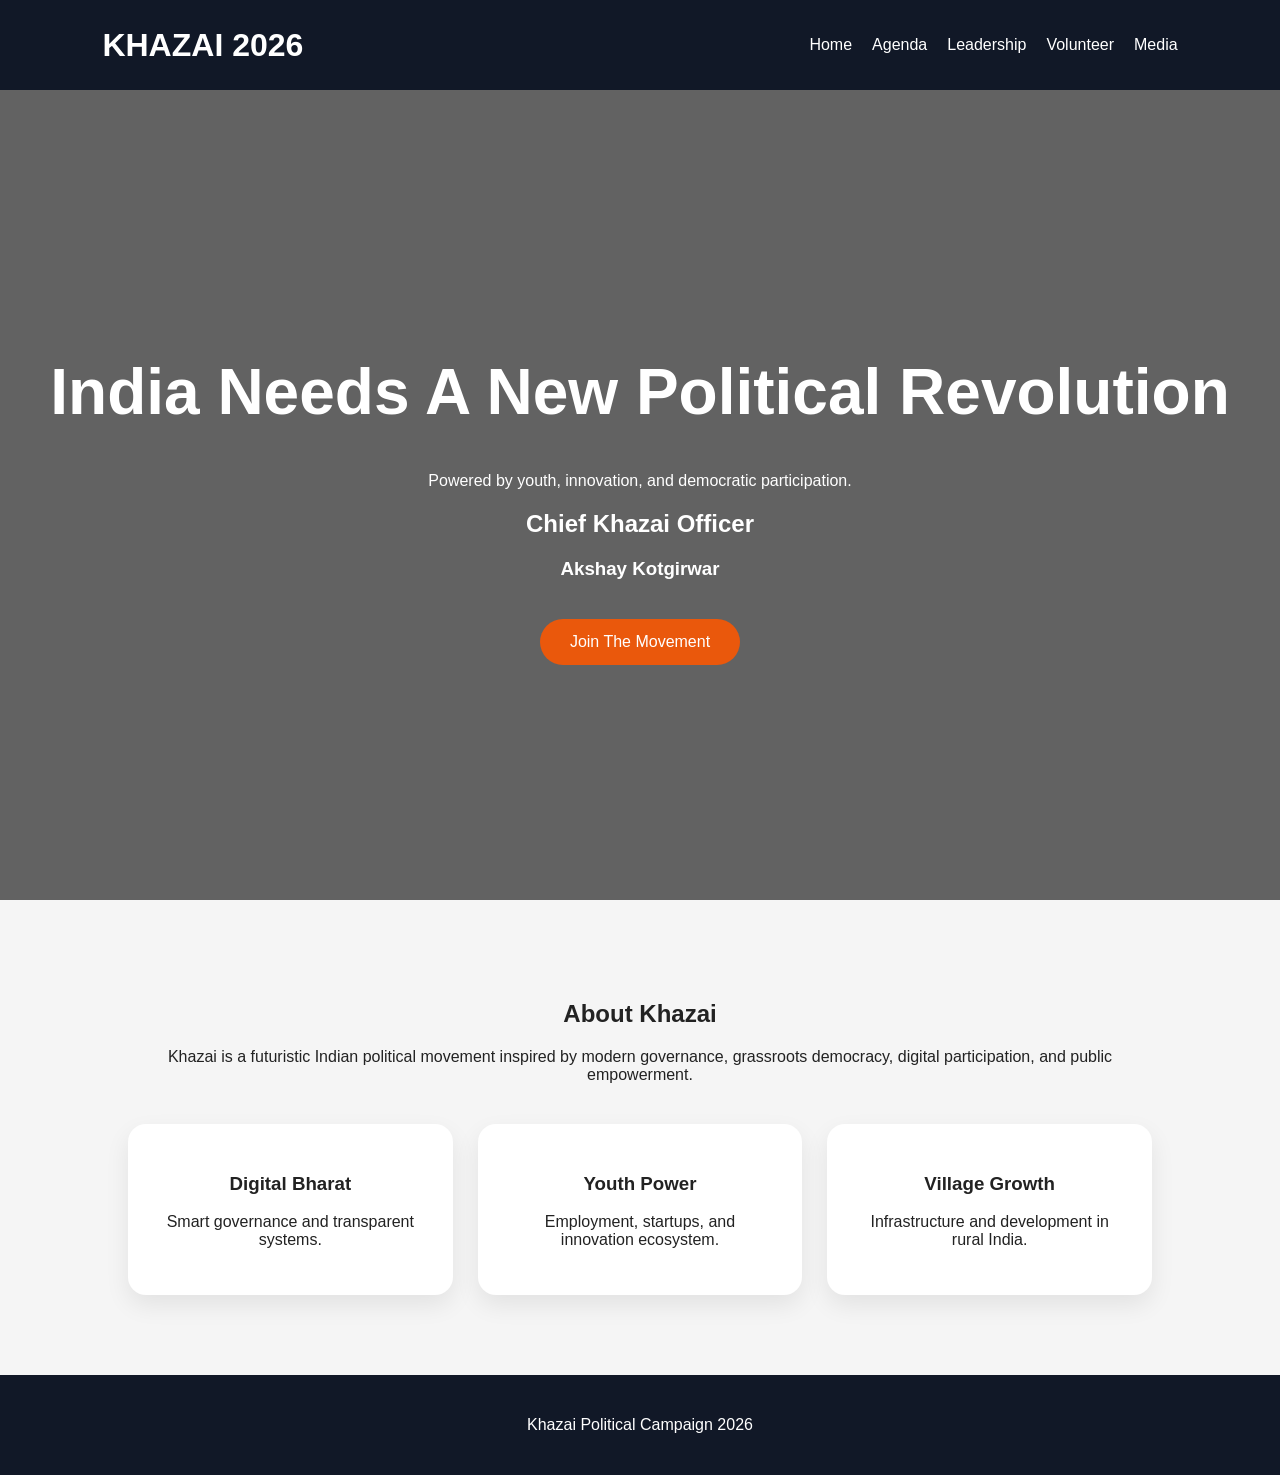
==== commit 97e7c416: "Update index.html" ====
--- a/index.html
+++ b/index.html
@@ -28,7 +28,7 @@
     </p>
 
     <h2>Chief Khazai Officer</h2>
-    <h3>Chandrabhal Dubey</h3>
+    <h3>Akshay Kotgirwar</h3>
 
     <a class="btn" href="volunteer.html">Join The Movement</a>
   </div>
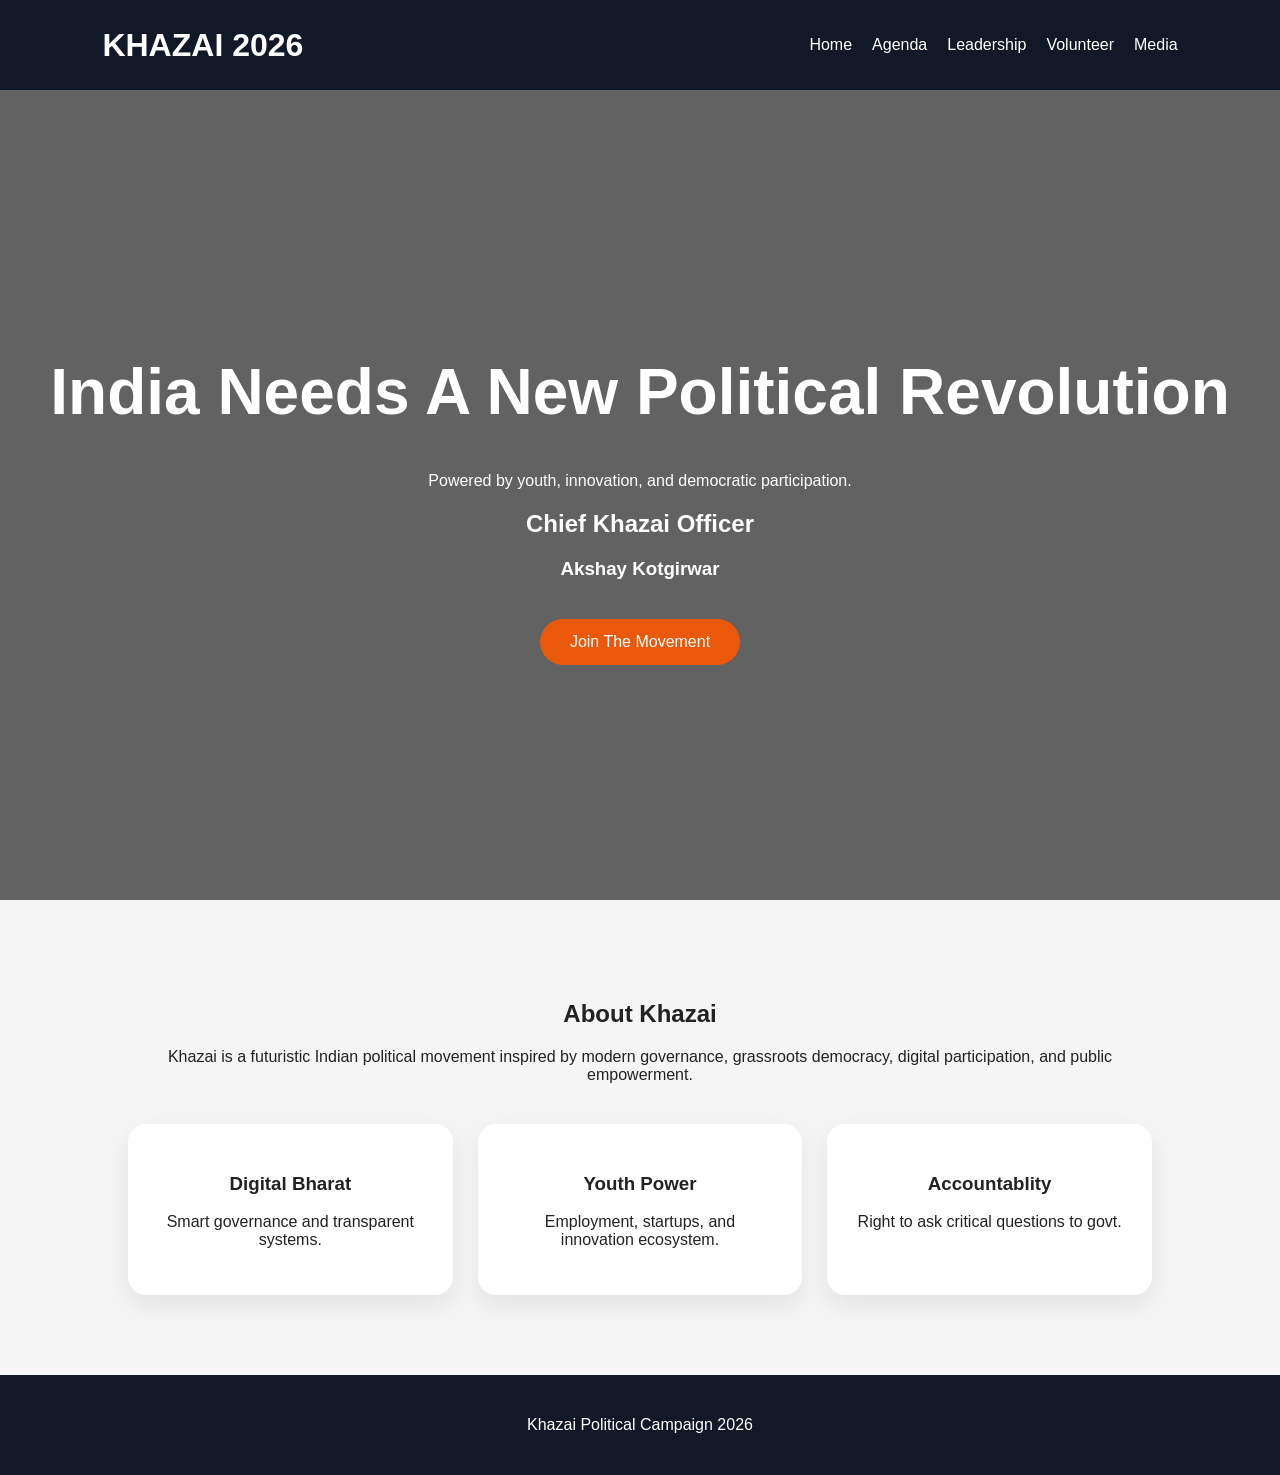
==== commit 2257e8c2: "Update index.html" ====
--- a/index.html
+++ b/index.html
@@ -2,7 +2,7 @@
 <!DOCTYPE html>
 <html>
 <head>
-  <title>Khazai 2026</title>
+  <title>K Movement</title>
   <link rel="stylesheet" href="style.css">
 </head>
 <body>
@@ -54,8 +54,8 @@
     </div>
 
     <div class="card">
-      <h3>Village Growth</h3>
-      <p>Infrastructure and development in rural India.</p>
+      <h3>Accountablity </h3>
+      <p>Right to ask critical questions to govt.</p>
     </div>
   </div>
 </section>
